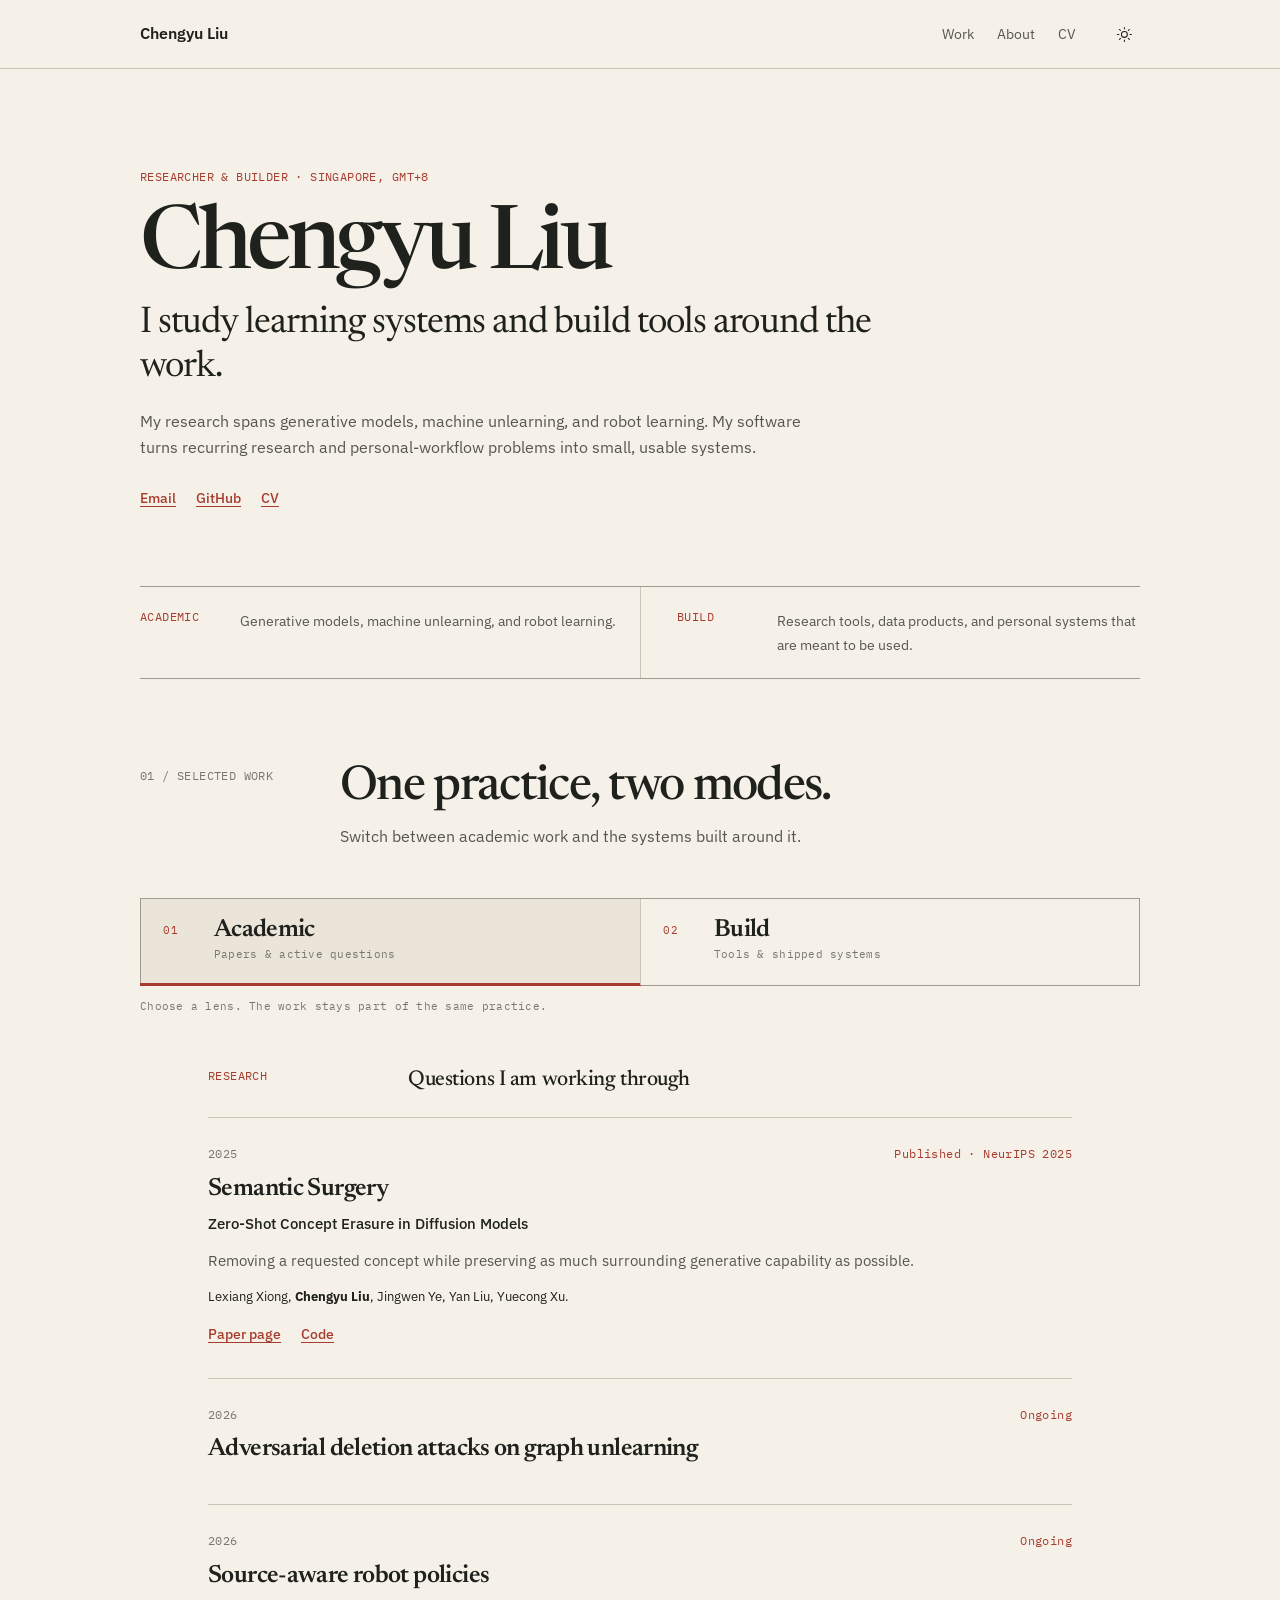
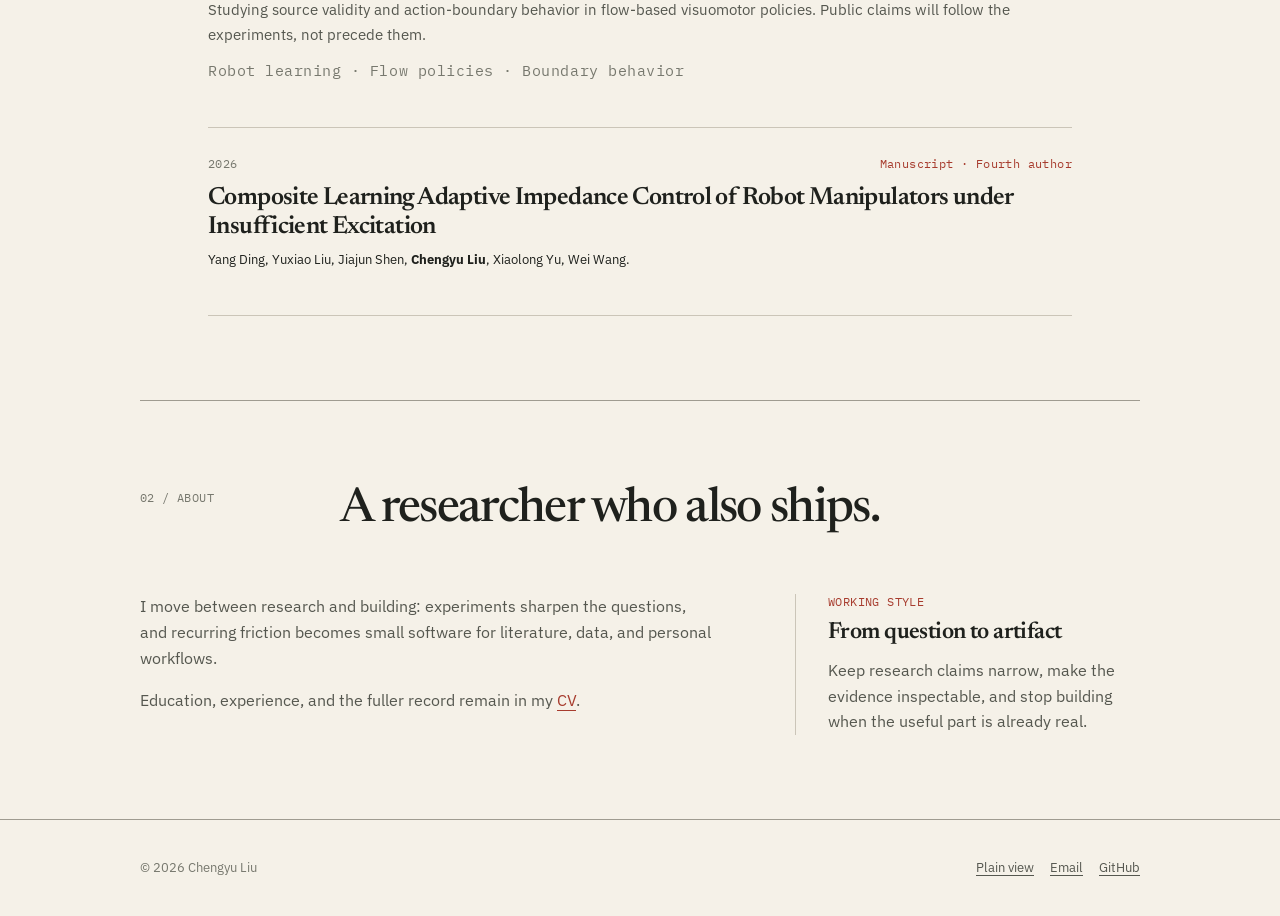
==== index.html @ 7028d278 "Publish personal homepage" ====
<!doctype html>
<html lang="en" data-theme="light">
  <head>
    <meta charset="UTF-8" />
    <meta name="viewport" content="width=device-width, initial-scale=1.0" />
    <meta
      name="description"
      content="Chengyu Liu — researcher and builder working across machine learning, machine unlearning, robot learning, and research software."
    />
    <meta name="theme-color" content="#f5f1e8" />
    <title>Chengyu Liu — Researcher &amp; Builder</title>
    <link rel="icon" href="public/favicon.svg" type="image/svg+xml" />
    <link rel="preconnect" href="https://fonts.googleapis.com" />
    <link rel="preconnect" href="https://fonts.gstatic.com" crossorigin />
    <link
      href="https://fonts.googleapis.com/css2?family=IBM+Plex+Mono:wght@400;500&family=IBM+Plex+Sans:wght@400;500;600&family=Newsreader:opsz,wght@6..72,500;6..72,600&display=swap"
      rel="stylesheet"
    />
    <link rel="stylesheet" href="hybrid.css?v=20260721-tabs" />
  </head>
  <body>
    <a class="skip-link" href="#main">Skip to content</a>

    <header class="site-header" data-header>
      <div class="header-inner">
        <a class="site-name" href="#top" aria-label="Chengyu Liu, home">Chengyu Liu</a>

        <nav class="site-nav" aria-label="Primary navigation" data-nav>
          <a href="#work">Work</a>
          <a href="#about">About</a>
          <a href="public/cv.pdf" target="_blank" rel="noreferrer">CV</a>
        </nav>

        <button class="theme-toggle" type="button" aria-label="Use dark theme" data-theme-toggle>
          <svg viewBox="0 0 24 24" aria-hidden="true">
            <circle cx="12" cy="12" r="4.25"></circle>
            <path d="M12 2v2.1M12 19.9V22M4.93 4.93l1.48 1.48M17.59 17.59l1.48 1.48M2 12h2.1M19.9 12H22M4.93 19.07l1.48-1.48M17.59 6.41l1.48-1.48"></path>
          </svg>
        </button>
      </div>
    </header>

    <main id="main">
      <section class="intro page-shell" id="top" aria-labelledby="page-title">
        <p class="eyebrow">Researcher &amp; builder · Singapore, GMT+8</p>
        <h1 id="page-title">Chengyu Liu</h1>
        <p class="intro-lead">
          I study learning systems and build tools around the work.
        </p>
        <p class="intro-copy">
          My research spans generative models, machine unlearning, and robot learning. My software
          turns recurring research and personal-workflow problems into small, usable systems.
        </p>

        <div class="contact-links" aria-label="Contact and profile links">
          <a href="mailto:e1554340@u.nus.edu">Email</a>
          <a href="https://github.com/lelelelelelelelelelelelele" target="_blank" rel="noreferrer">GitHub</a>
          <a href="public/cv.pdf" target="_blank" rel="noreferrer">CV</a>
        </div>

        <div class="practice-band" aria-label="Research and building interests">
          <div>
            <span>Academic</span>
            <p>Generative models, machine unlearning, and robot learning.</p>
          </div>
          <div>
            <span>Build</span>
            <p>Research tools, data products, and personal systems that are meant to be used.</p>
          </div>
        </div>
      </section>

      <section class="work-section page-shell" id="work" aria-labelledby="work-title">
        <header class="section-intro">
          <p class="section-index">01 / Selected work</p>
          <div>
            <h2 id="work-title">One practice, two modes.</h2>
            <p>
              Switch between academic work and the systems built around it.
            </p>
          </div>
        </header>

        <div class="work-switcher-wrap">
          <div class="work-switcher" role="tablist" aria-label="Selected work view" data-work-tabs>
            <button
              class="work-tab"
              type="button"
              role="tab"
              id="academic-tab"
              aria-selected="true"
              aria-controls="academic-panel"
              data-work-tab="academic"
            >
              <span class="work-tab-index">01</span>
              <span class="work-tab-copy">
                <strong>Academic</strong>
                <small>Papers &amp; active questions</small>
              </span>
            </button>
            <button
              class="work-tab"
              type="button"
              role="tab"
              id="build-tab"
              aria-selected="false"
              aria-controls="build-panel"
              tabindex="-1"
              data-work-tab="build"
            >
              <span class="work-tab-index">02</span>
              <span class="work-tab-copy">
                <strong>Build</strong>
                <small>Tools &amp; shipped systems</small>
              </span>
            </button>
          </div>
          <p class="work-tab-hint">Choose a lens. The work stays part of the same practice.</p>
        </div>

        <div class="work-panels">
          <section
            class="work-lane work-panel"
            id="academic-panel"
            role="tabpanel"
            aria-labelledby="academic-tab"
            data-work-panel="academic"
          >
            <header class="lane-header">
              <p class="lane-label">Research</p>
              <h3 id="research-lane-title">Questions I am working through</h3>
            </header>

            <article class="work-item">
              <div class="item-meta">
                <time datetime="2025">2025</time>
                <span>Published · NeurIPS 2025</span>
              </div>
              <h4>Semantic Surgery</h4>
              <p class="item-subtitle">Zero-Shot Concept Erasure in Diffusion Models</p>
              <p>
                Removing a requested concept while preserving as much surrounding generative
                capability as possible.
              </p>
              <p class="citation">
                Lexiang Xiong, <strong>Chengyu Liu</strong>, Jingwen Ye, Yan Liu, Yuecong Xu.
              </p>
              <div class="item-links">
                <a href="https://neurips.cc/virtual/2025/loc/san-diego/poster/120054" target="_blank" rel="noreferrer">Paper page</a>
                <a href="https://github.com/Lexiang-Xiong/Semantic-Surgery" target="_blank" rel="noreferrer">Code</a>
              </div>
            </article>

            <article class="work-item">
              <div class="item-meta">
                <time datetime="2026">2026</time>
                <span>Ongoing</span>
              </div>
              <h4>Adversarial deletion attacks on graph unlearning</h4>
            </article>

            <article class="work-item">
              <div class="item-meta">
                <time datetime="2026">2026</time>
                <span>Ongoing</span>
              </div>
              <h4>Source-aware robot policies</h4>
              <p>
                Studying source validity and action-boundary behavior in flow-based visuomotor
                policies. Public claims will follow the experiments, not precede them.
              </p>
              <p class="topics">Robot learning · Flow policies · Boundary behavior</p>
            </article>

            <article class="work-item">
              <div class="item-meta">
                <time datetime="2026">2026</time>
                <span>Manuscript · Fourth author</span>
              </div>
              <h4>Composite Learning Adaptive Impedance Control of Robot Manipulators under Insufficient Excitation</h4>
              <p class="citation">
                Yang Ding, Yuxiao Liu, Jiajun Shen, <strong>Chengyu Liu</strong>, Xiaolong Yu, Wei Wang.
              </p>
            </article>
          </section>

          <section
            class="work-lane work-panel"
            id="build-panel"
            role="tabpanel"
            aria-labelledby="build-tab"
            data-work-panel="build"
          >
            <header class="lane-header">
              <p class="lane-label">Build</p>
              <h3 id="build-lane-title">Systems I have put into use</h3>
            </header>

            <article class="work-item">
              <div class="item-meta">
                <time datetime="2026">2026</time>
                <span>Shipped software</span>
              </div>
              <h4>arXiv Marker</h4>
              <p>
                A Zotero extension that resolves arXiv preprints into venue, ranking, and citation
                context without leaving the literature workflow.
              </p>
              <div class="item-links">
                <a href="https://github.com/lelelelelelelelelelelelele/arxiv-marker" target="_blank" rel="noreferrer">Repository</a>
              </div>
            </article>

            <article class="work-item">
              <div class="item-meta">
                <time datetime="2026">2026</time>
                <span>Active · Open source</span>
              </div>
              <h4>Blueprint Skill</h4>
              <p>
                Architecture documentation generated from repository evidence and maintained as
                editable schema, prose, and diagrams.
              </p>
              <div class="item-links">
                <a href="https://github.com/lelelelelelelelelelelelele/blueprint-skill" target="_blank" rel="noreferrer">Repository</a>
              </div>
            </article>

            <article class="work-item">
              <div class="item-meta">
                <time datetime="2026">2026</time>
                <span>Shipped · Web/PWA</span>
              </div>
              <h4>Context Anchor / Rail</h4>
              <p>
                A local-first execution companion that turns source material into focused,
                one-step-at-a-time plans with contextual replanning.
              </p>
              <div class="item-links">
                <a href="https://context-anchor.vercel.app/" target="_blank" rel="noreferrer">Live site</a>
                <a href="https://github.com/lelelelelelelelelelelelele/context_anchor" target="_blank" rel="noreferrer">Code</a>
              </div>
            </article>

            <article class="work-item">
              <div class="item-meta">
                <time datetime="2026">2026</time>
                <span>Shipped software</span>
              </div>
              <h4>WorldWalker</h4>
              <p>
                A private-by-design travel footprint system that turns photo metadata into a
                layered, explorable 3D map.
              </p>
              <div class="item-links">
                <a href="https://travel-map-blond.vercel.app/" target="_blank" rel="noreferrer">Live site</a>
              </div>
            </article>

            <article class="work-item">
              <div class="item-meta">
                <span>Local</span>
                <span>Prototype</span>
              </div>
              <h4>DLlink</h4>
              <p>
                A local-first pipeline for importing and cleaning AI conversations, narrowed to
                distilling them into reusable knowledge entries.
              </p>
            </article>

            <article class="work-item">
              <div class="item-meta">
                <time datetime="2025">2025–26</time>
                <span>Internal product</span>
              </div>
              <h4>Xiao Yu / RAG Robot</h4>
              <p>
                A shipped internal health-service retrieval assistant. It is engineering work,
                not part of the main research narrative.
              </p>
            </article>
          </section>
        </div>
      </section>

      <section class="about-section page-shell" id="about" aria-labelledby="about-title">
        <header class="section-intro">
          <p class="section-index">02 / About</p>
          <div>
            <h2 id="about-title">A researcher who also ships.</h2>
          </div>
        </header>

        <div class="about-grid">
          <div class="about-copy">
            <p>
              I move between research and building: experiments sharpen the questions, and recurring
              friction becomes small software for literature, data, and personal workflows.
            </p>
            <p>
              Education, experience, and the fuller record remain in my
              <a href="public/cv.pdf" target="_blank" rel="noreferrer">CV</a>.
            </p>
          </div>

          <aside class="archive-note" aria-labelledby="working-style-title">
            <p class="lane-label">Working style</p>
            <h3 id="working-style-title">From question to artifact</h3>
            <p>
              Keep research claims narrow, make the evidence inspectable, and stop building when the
              useful part is already real.
            </p>
          </aside>
        </div>
      </section>
    </main>

    <footer class="site-footer">
      <div class="footer-inner">
        <p>© <span data-year>2026</span> Chengyu Liu</p>
        <div>
          <a href="plain.html">Plain view</a>
          <a href="mailto:e1554340@u.nus.edu">Email</a>
          <a href="https://github.com/lelelelelelelelelelelelele" target="_blank" rel="noreferrer">GitHub</a>
        </div>
      </div>
    </footer>

    <script src="hybrid.js?v=20260721-tabs"></script>
  </body>
</html>
---- hybrid.css ----
:root {
  --paper: #f5f1e8;
  --paper-deep: #ebe5d9;
  --ink: #1f211d;
  --ink-soft: #55574f;
  --muted: #77786e;
  --rule: #cbc5b8;
  --rule-strong: #9f9b90;
  --accent: #a73c2e;
  --header-bg: rgba(245, 241, 232, 0.94);
  --serif: "Newsreader", Georgia, serif;
  --sans: "IBM Plex Sans", "Segoe UI", sans-serif;
  --mono: "IBM Plex Mono", Consolas, monospace;
  --content: 1000px;
}

[data-theme="dark"] {
  --paper: #1e1e1b;
  --paper-deep: #272620;
  --ink: #eeebe2;
  --ink-soft: #c5c1b6;
  --muted: #969289;
  --rule: #403e38;
  --rule-strong: #68645b;
  --accent: #e06d55;
  --header-bg: rgba(30, 30, 27, 0.94);
}

* {
  box-sizing: border-box;
}

html {
  scroll-behavior: smooth;
  scroll-padding-top: 5.5rem;
}

body {
  margin: 0;
  color: var(--ink);
  background: var(--paper);
  font-family: var(--sans);
  font-size: 1rem;
  line-height: 1.62;
  transition: color 180ms ease, background-color 180ms ease;
}

a {
  color: var(--accent);
  text-decoration-thickness: 1px;
  text-underline-offset: 0.22em;
}

a:hover {
  text-decoration-thickness: 2px;
}

button,
a {
  -webkit-tap-highlight-color: transparent;
}

button {
  color: inherit;
  font: inherit;
}

::selection {
  color: var(--paper);
  background: var(--accent);
}

:focus-visible {
  outline: 2px solid var(--accent);
  outline-offset: 3px;
}

.skip-link {
  position: absolute;
  width: 1px;
  height: 1px;
  padding: 0;
  margin: -1px;
  overflow: hidden;
  clip: rect(0, 0, 0, 0);
  white-space: nowrap;
  border: 0;
}

.skip-link:focus {
  position: fixed;
  top: 0.75rem;
  left: 0.75rem;
  z-index: 100;
  width: auto;
  height: auto;
  padding: 0.65rem 0.85rem;
  margin: 0;
  clip: auto;
  color: var(--paper);
  background: var(--ink);
}

.page-shell,
.header-inner,
.footer-inner {
  width: min(calc(100% - 3rem), var(--content));
  margin-inline: auto;
}

.site-header {
  position: sticky;
  top: 0;
  z-index: 10;
  border-bottom: 1px solid var(--rule);
  background: var(--header-bg);
  backdrop-filter: blur(12px);
}

.header-inner {
  display: grid;
  grid-template-columns: 1fr auto auto;
  gap: 2rem;
  align-items: center;
  min-height: 4.25rem;
}

.site-name {
  color: var(--ink);
  font-weight: 600;
  text-decoration: none;
}

.site-nav {
  display: flex;
  gap: 1.45rem;
  align-items: center;
}

.site-nav a {
  color: var(--ink-soft);
  font-size: 0.86rem;
  text-decoration: none;
}

.site-nav a:hover,
.site-nav a[aria-current="true"] {
  color: var(--accent);
}

.theme-toggle {
  display: grid;
  place-items: center;
  width: 2rem;
  height: 2rem;
  padding: 0;
  border: 1px solid transparent;
  border-radius: 50%;
  background: transparent;
  cursor: pointer;
}

.theme-toggle:hover {
  border-color: var(--rule-strong);
}

.theme-toggle svg {
  width: 1.05rem;
  fill: none;
  stroke: currentColor;
  stroke-linecap: round;
  stroke-width: 1.45;
}

.intro {
  padding: 6.25rem 0 0;
}

.eyebrow,
.section-index,
.lane-label,
.item-meta,
.topics,
.practice-band span,
.now-grid article > span {
  font-family: var(--mono);
  font-size: 0.72rem;
  letter-spacing: 0.035em;
  line-height: 1.45;
}

.eyebrow {
  margin: 0 0 1.25rem;
  color: var(--accent);
  text-transform: uppercase;
}

h1,
h2,
h3,
h4,
p {
  margin-top: 0;
}

h1 {
  margin-bottom: 0.8rem;
  font-family: var(--serif);
  font-size: clamp(3.3rem, 8vw, 5.5rem);
  font-weight: 500;
  letter-spacing: -0.05em;
  line-height: 0.95;
}

.intro-lead {
  max-width: 46rem;
  margin-bottom: 1.15rem;
  font-family: var(--serif);
  font-size: clamp(1.65rem, 3.3vw, 2.3rem);
  letter-spacing: -0.025em;
  line-height: 1.2;
}

.intro-copy {
  max-width: 43rem;
  margin-bottom: 0;
  color: var(--ink-soft);
}

.contact-links,
.item-links {
  display: flex;
  flex-wrap: wrap;
  gap: 0.8rem 1.25rem;
}

.contact-links {
  margin-top: 1.65rem;
}

.contact-links a,
.item-links a {
  font-size: 0.88rem;
  font-weight: 500;
}

.practice-band {
  display: grid;
  grid-template-columns: 1fr 1fr;
  margin-top: 4.75rem;
  border-top: 1px solid var(--rule-strong);
  border-bottom: 1px solid var(--rule-strong);
}

.practice-band > div {
  display: grid;
  grid-template-columns: 5rem 1fr;
  gap: 1.25rem;
  padding: 1.4rem 0;
}

.practice-band > div + div {
  padding-left: 2.25rem;
  border-left: 1px solid var(--rule);
}

.practice-band span {
  color: var(--accent);
  text-transform: uppercase;
}

.practice-band p {
  margin: 0;
  color: var(--ink-soft);
  font-size: 0.9rem;
}

.work-section,
.now-section,
.about-section {
  padding: 5.25rem 0;
}

.section-intro {
  display: grid;
  grid-template-columns: 10.5rem minmax(0, 1fr);
  gap: 2rem;
  margin-bottom: 3rem;
}

.section-index {
  margin: 0.32rem 0 0;
  color: var(--muted);
  text-transform: uppercase;
}

.section-intro h2 {
  margin-bottom: 0.55rem;
  font-family: var(--serif);
  font-size: clamp(2rem, 4vw, 3rem);
  font-weight: 500;
  letter-spacing: -0.035em;
  line-height: 1.08;
}

.section-intro > div > p {
  max-width: 38rem;
  margin-bottom: 0;
  color: var(--ink-soft);
}

.work-switcher-wrap {
  display: none;
  margin-bottom: 3.25rem;
}

.work-tabs-ready .work-switcher-wrap {
  display: block;
}

.work-switcher {
  display: grid;
  grid-template-columns: 1fr 1fr;
  border: 1px solid var(--rule-strong);
  background: var(--paper);
}

.work-tab {
  position: relative;
  display: grid;
  grid-template-columns: 2.25rem minmax(0, 1fr);
  gap: 0.9rem;
  align-items: center;
  min-width: 0;
  padding: 1.25rem 1.4rem 1.35rem;
  border: 0;
  background: transparent;
  text-align: left;
  cursor: pointer;
  transition: color 160ms ease, background-color 160ms ease;
}

.work-tab + .work-tab {
  border-left: 1px solid var(--rule);
}

.work-tab::after {
  position: absolute;
  right: -1px;
  bottom: -1px;
  left: -1px;
  height: 3px;
  background: var(--accent);
  content: "";
  opacity: 0;
  transform: scaleX(0.55);
  transition: opacity 160ms ease, transform 160ms ease;
}

.work-tab:hover {
  background: var(--paper-deep);
}

.work-tab[aria-selected="true"] {
  color: var(--ink);
  background: var(--paper-deep);
}

.work-tab[aria-selected="true"]::after {
  opacity: 1;
  transform: scaleX(1);
}

.work-tab-index {
  align-self: start;
  padding-top: 0.22rem;
  color: var(--accent);
  font-family: var(--mono);
  font-size: 0.68rem;
  letter-spacing: 0.05em;
}

.work-tab-copy {
  display: grid;
  gap: 0.16rem;
}

.work-tab-copy strong {
  font-family: var(--serif);
  font-size: 1.55rem;
  font-weight: 600;
  letter-spacing: -0.025em;
  line-height: 1;
}

.work-tab-copy small {
  color: var(--muted);
  font-family: var(--mono);
  font-size: 0.68rem;
  letter-spacing: 0.025em;
}

.work-tab-hint {
  margin: 0.75rem 0 0;
  color: var(--muted);
  font-family: var(--mono);
  font-size: 0.68rem;
  letter-spacing: 0.025em;
}

.work-panels {
  max-width: 54rem;
  margin-inline: auto;
}

.work-tabs-ready .work-panel[hidden] {
  display: none;
}

.work-tabs-ready .work-panel:not([hidden]) {
  animation: work-panel-enter 220ms ease-out both;
}

@keyframes work-panel-enter {
  from {
    opacity: 0;
    transform: translateY(8px);
  }

  to {
    opacity: 1;
    transform: translateY(0);
  }
}

.lane-header {
  display: grid;
  grid-template-columns: 10.5rem minmax(0, 1fr);
  gap: 2rem;
  align-items: start;
  margin-bottom: 1.5rem;
}

.lane-label {
  margin-bottom: 0.55rem;
  color: var(--accent);
  text-transform: uppercase;
}

.lane-header h3 {
  margin: 0;
  font-family: var(--serif);
  font-size: 1.35rem;
  font-weight: 500;
  letter-spacing: -0.02em;
  line-height: 1.15;
}

.work-item {
  padding: 1.75rem 0 2rem;
  border-top: 1px solid var(--rule);
}

.work-item:last-child {
  border-bottom: 1px solid var(--rule);
}

.item-meta {
  display: flex;
  gap: 1rem;
  justify-content: space-between;
  margin-bottom: 0.8rem;
  color: var(--muted);
}

.item-meta span {
  color: var(--accent);
  text-align: right;
}

.work-item h4 {
  margin-bottom: 0.45rem;
  font-family: var(--serif);
  font-size: 1.55rem;
  font-weight: 600;
  letter-spacing: -0.025em;
  line-height: 1.15;
}

.work-item p {
  margin-bottom: 0.8rem;
  color: var(--ink-soft);
  font-size: 0.94rem;
}

.work-item .item-subtitle,
.work-item .citation {
  color: var(--ink);
}

.work-item .item-subtitle {
  font-weight: 500;
}

.work-item .citation {
  font-size: 0.82rem;
}

.topics {
  color: var(--muted) !important;
}

.item-links {
  margin-top: 1rem;
}

.now-section,
.about-section {
  border-top: 1px solid var(--rule-strong);
}

.now-grid {
  display: grid;
  grid-template-columns: 1fr 1fr;
  gap: 4rem;
}

.now-grid article > span {
  display: block;
  margin-bottom: 0.7rem;
  color: var(--accent);
  text-transform: uppercase;
}

.now-grid h3,
.archive-note h3 {
  margin-bottom: 0.65rem;
  font-family: var(--serif);
  font-size: 1.45rem;
  font-weight: 600;
  letter-spacing: -0.025em;
  line-height: 1.2;
}

.now-grid p,
.about-copy,
.archive-note p:last-child {
  color: var(--ink-soft);
}

.now-grid p:last-child,
.about-copy p:last-child,
.archive-note p:last-child {
  margin-bottom: 0;
}

.about-grid {
  display: grid;
  grid-template-columns: minmax(0, 1.25fr) minmax(16rem, 0.75fr);
  gap: 5rem;
}

.archive-note {
  padding-left: 2rem;
  border-left: 1px solid var(--rule);
}

.site-footer {
  border-top: 1px solid var(--rule-strong);
}

.footer-inner {
  display: flex;
  gap: 2rem;
  align-items: center;
  justify-content: space-between;
  min-height: 6rem;
  color: var(--muted);
  font-size: 0.8rem;
}

.footer-inner p {
  margin: 0;
}

.footer-inner div {
  display: flex;
  flex-wrap: wrap;
  gap: 1rem;
}

.footer-inner a {
  color: var(--ink-soft);
}

@media (max-width: 760px) {
  html {
    scroll-padding-top: 7.5rem;
  }

  .page-shell,
  .header-inner,
  .footer-inner {
    width: min(calc(100% - 2rem), var(--content));
  }

  .header-inner {
    grid-template-columns: 1fr auto;
    gap: 0.7rem 1rem;
    padding: 0.85rem 0;
  }

  .site-nav {
    grid-column: 1 / -1;
    grid-row: 2;
    gap: 1rem;
    justify-content: space-between;
    padding-top: 0.7rem;
    border-top: 1px solid var(--rule);
  }

  .theme-toggle {
    grid-column: 2;
    grid-row: 1;
  }

  .intro {
    padding-top: 4rem;
  }

  h1 {
    font-size: 3.6rem;
  }

  .intro-lead {
    font-size: 1.65rem;
  }

  .practice-band {
    grid-template-columns: 1fr;
    margin-top: 3.5rem;
  }

  .practice-band > div {
    grid-template-columns: 4.5rem 1fr;
  }

  .practice-band > div + div {
    padding-left: 0;
    border-top: 1px solid var(--rule);
    border-left: 0;
  }

  .work-section,
  .now-section,
  .about-section {
    padding: 4rem 0;
  }

  .section-intro {
    grid-template-columns: 1fr;
    gap: 0.8rem;
    margin-bottom: 2.5rem;
  }

  .section-index {
    margin: 0;
  }

  .now-grid,
  .about-grid {
    grid-template-columns: 1fr;
  }

  .lane-header {
    grid-template-columns: 1fr;
    gap: 0.35rem;
    margin-bottom: 1.4rem;
  }

  .now-grid {
    gap: 2.5rem;
  }

  .about-grid {
    gap: 2.5rem;
  }

  .archive-note {
    padding-top: 2rem;
    padding-left: 0;
    border-top: 1px solid var(--rule);
    border-left: 0;
  }

  .footer-inner {
    display: block;
    padding: 1.75rem 0;
  }

  .footer-inner div {
    margin-top: 0.75rem;
  }
}

@media (max-width: 380px) {
  .site-nav {
    gap: 0.7rem;
  }

  .site-nav a {
    font-size: 0.8rem;
  }

  h1 {
    font-size: 3.15rem;
  }

  .practice-band > div {
    grid-template-columns: 1fr;
    gap: 0.35rem;
  }

  .work-tab {
    grid-template-columns: 1fr;
    gap: 0.3rem;
    padding: 1rem 0.85rem 1.1rem;
  }

  .work-tab-index {
    display: none;
  }

  .work-tab-copy strong {
    font-size: 1.3rem;
  }

  .work-tab-copy small {
    font-size: 0.62rem;
  }
}

@media (prefers-reduced-motion: reduce) {
  html {
    scroll-behavior: auto;
  }

  *,
  *::before,
  *::after {
    animation-duration: 0.01ms !important;
    transition-duration: 0.01ms !important;
  }
}
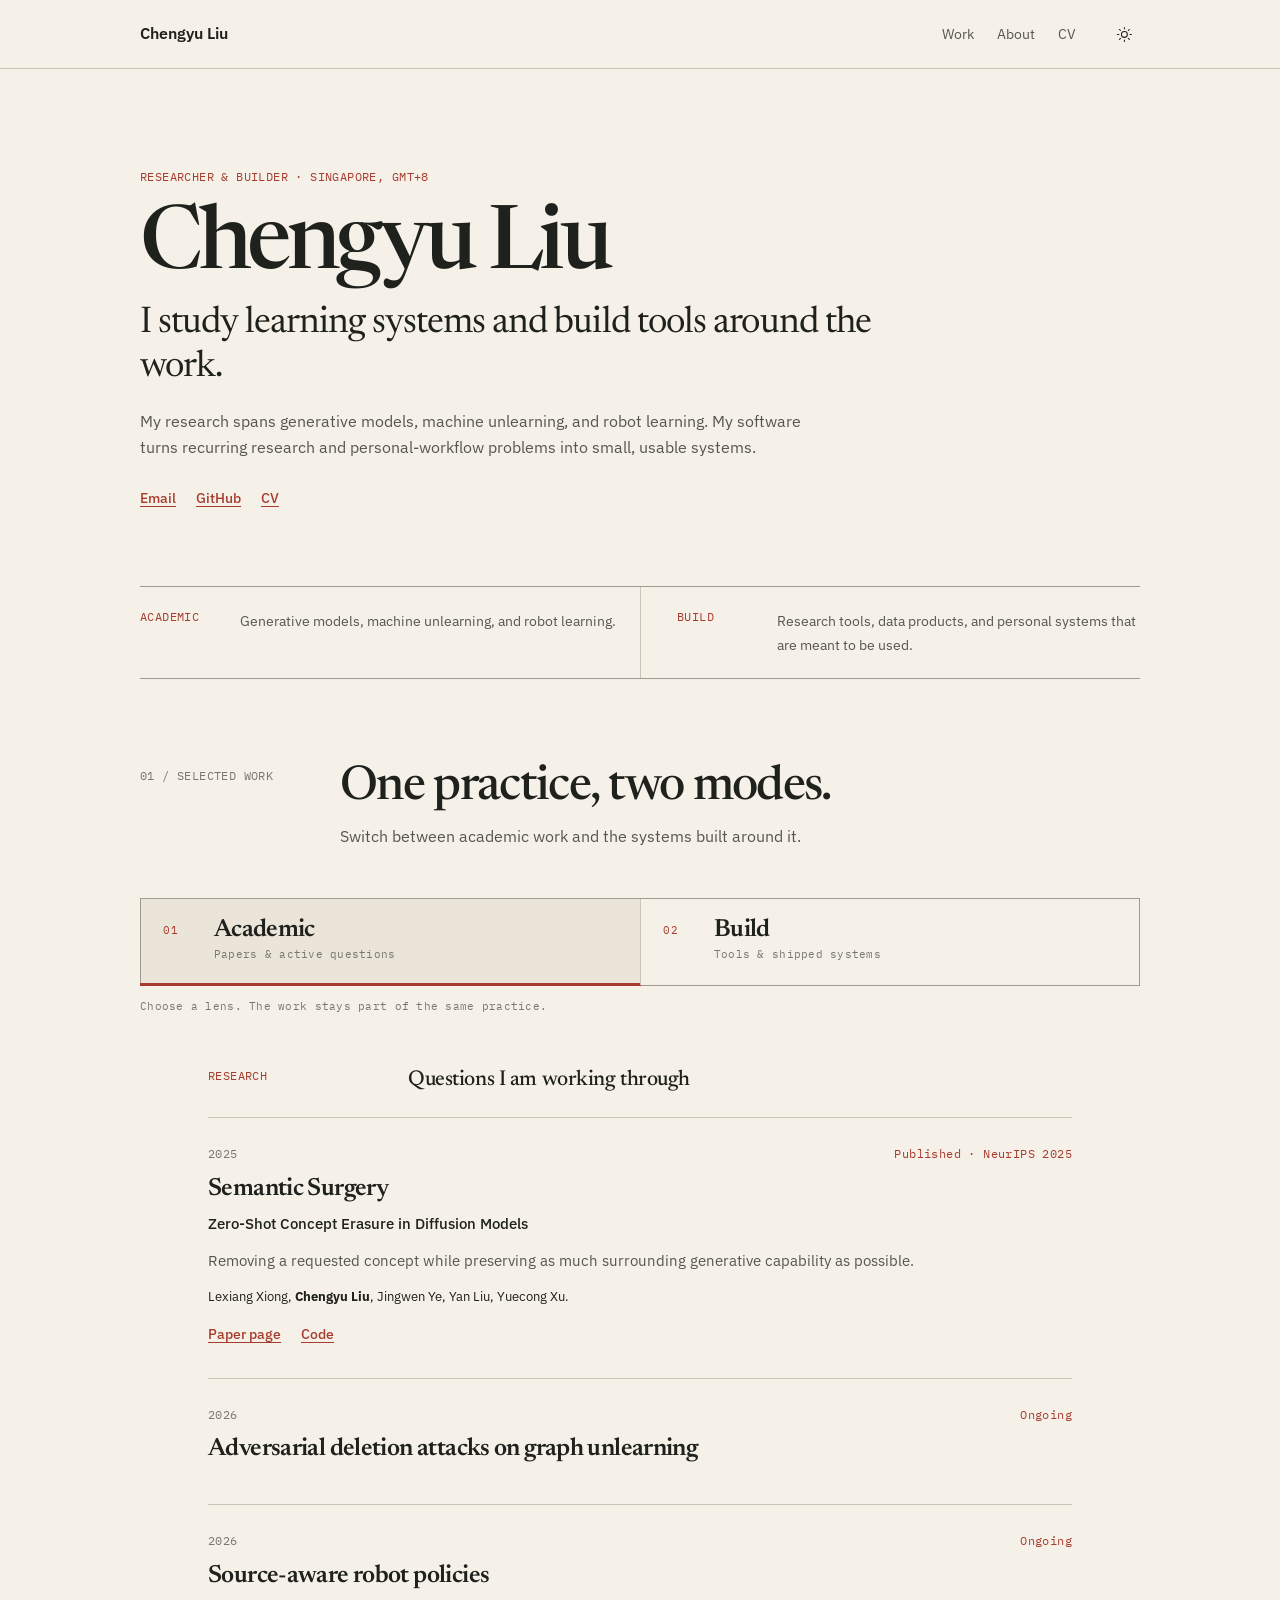
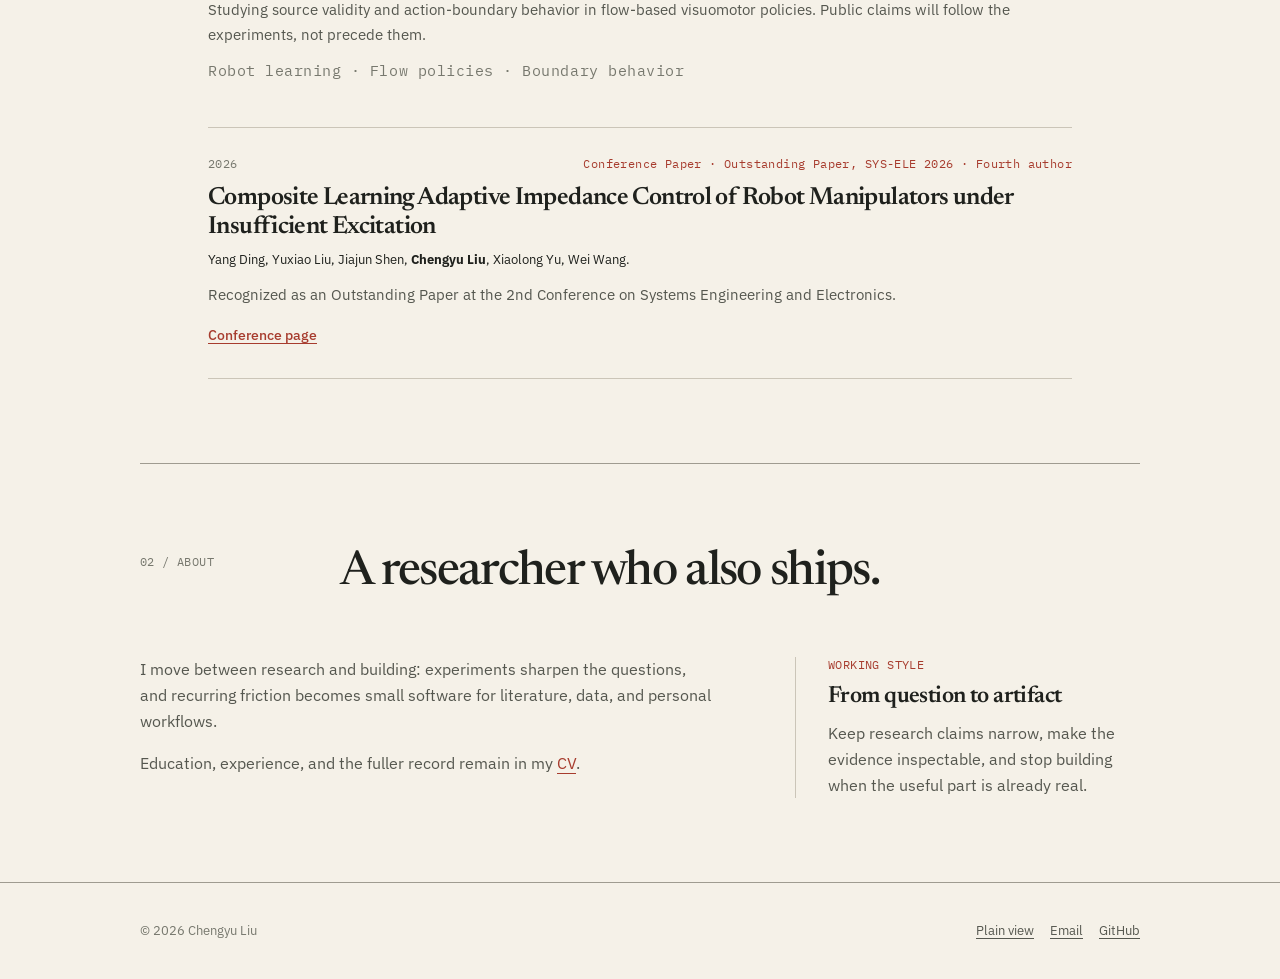
==== commit 5b191d65: "Update SYS-ELE paper recognition" ====
--- a/index.html
+++ b/index.html
@@ -175,12 +175,18 @@
             <article class="work-item">
               <div class="item-meta">
                 <time datetime="2026">2026</time>
-                <span>Manuscript · Fourth author</span>
+                <span>Conference Paper · Outstanding Paper, SYS-ELE 2026 · Fourth author</span>
               </div>
               <h4>Composite Learning Adaptive Impedance Control of Robot Manipulators under Insufficient Excitation</h4>
               <p class="citation">
                 Yang Ding, Yuxiao Liu, Jiajun Shen, <strong>Chengyu Liu</strong>, Xiaolong Yu, Wei Wang.
               </p>
+              <p>
+                Recognized as an Outstanding Paper at the 2nd Conference on Systems Engineering and Electronics.
+              </p>
+              <div class="item-links">
+                <a href="https://www.sys-ele.com/CN/news/news248.shtml" target="_blank" rel="noreferrer">Conference page</a>
+              </div>
             </article>
           </section>
 
@@ -211,6 +217,22 @@
               </div>
             </article>
 
+            <article class="work-item" id="paper-reading-workflow">
+              <div class="item-meta">
+                <time datetime="2026">2026</time>
+                <span>Released · Open source</span>
+              </div>
+              <h4>Paper Reading Workflow</h4>
+              <p>
+                Paired Codex skills that preserve the active reading process, then verify and
+                archive each paper as canonical Markdown and a self-contained HTML report.
+              </p>
+              <div class="item-links">
+                <a href="https://github.com/lelelelelelelelelelelelele/paper-reading-workflow" target="_blank" rel="noreferrer">Repository</a>
+                <a href="https://github.com/lelelelelelelelelelelelele/paper-reading-workflow/releases/latest" target="_blank" rel="noreferrer">Latest release</a>
+              </div>
+            </article>
+
             <article class="work-item">
               <div class="item-meta">
                 <time datetime="2026">2026</time>
